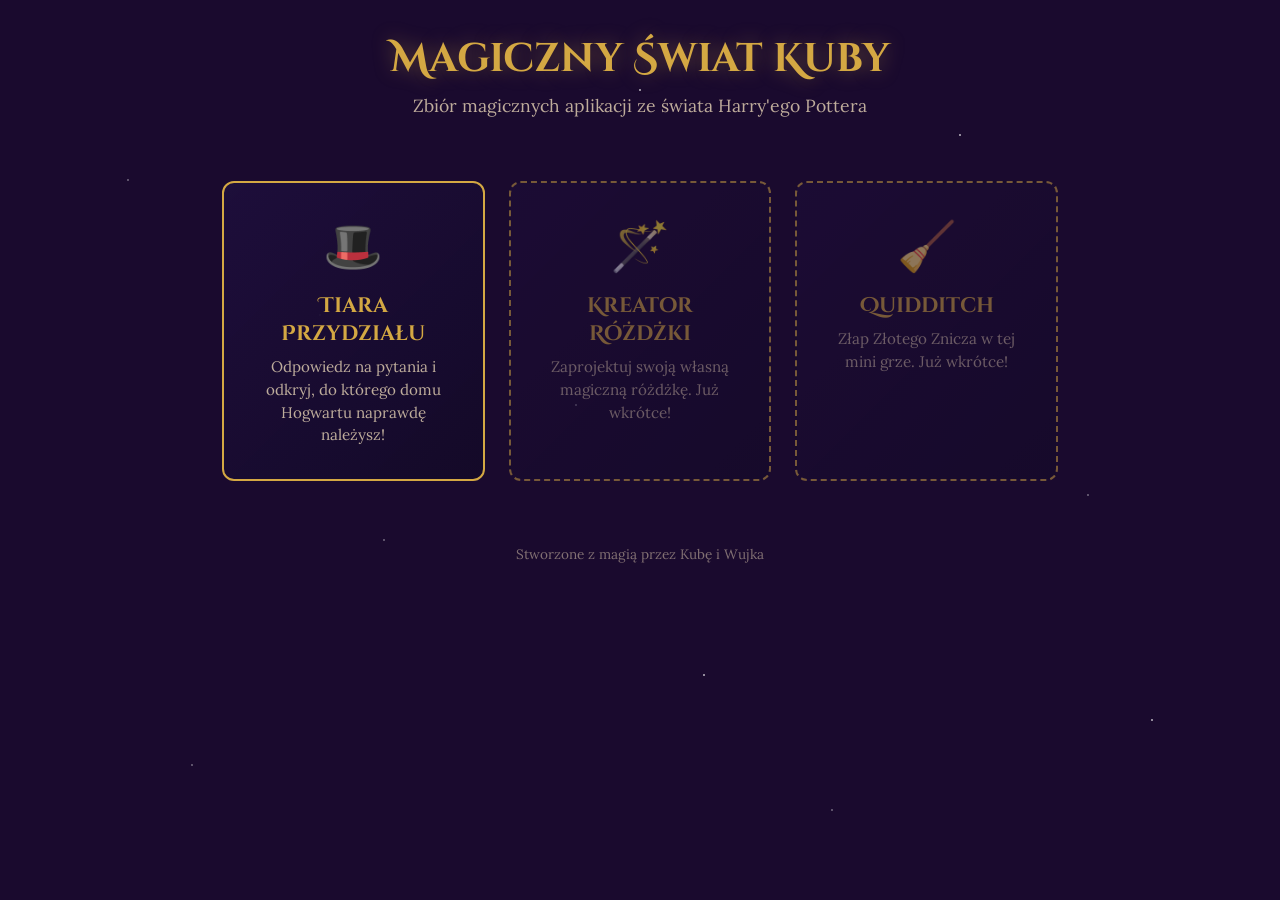
==== index.html @ 1a3899aa "Add landing page and Sorting Hat quiz in Polish Set up multi-app Harry Potter project with shared ma" ====
<!DOCTYPE html>
<html lang="pl">
<head>
  <meta charset="UTF-8">
  <meta name="viewport" content="width=device-width, initial-scale=1.0">
  <title>Magiczny Świat Kuby</title>
  <link rel="stylesheet" href="style.css">
</head>
<body>
  <div class="container">
    <h1>Magiczny Świat Kuby</h1>
    <p class="subtitle">Zbiór magicznych aplikacji ze świata Harry'ego Pottera</p>

    <div class="app-grid">
      <a href="sorting-hat/" class="app-card">
        <div class="icon">🎩</div>
        <h2>Tiara Przydziału</h2>
        <p>Odpowiedz na pytania i odkryj, do którego domu Hogwartu naprawdę należysz!</p>
      </a>

      <div class="app-card coming-soon">
        <div class="icon">🪄</div>
        <h2>Kreator Różdżki</h2>
        <p>Zaprojektuj swoją własną magiczną różdżkę. Już wkrótce!</p>
      </div>

      <div class="app-card coming-soon">
        <div class="icon">🧹</div>
        <h2>Quidditch</h2>
        <p>Złap Złotego Znicza w tej mini grze. Już wkrótce!</p>
      </div>
    </div>

    <footer>
      <p>Stworzone z magią przez Kubę i Wujka</p>
    </footer>
  </div>
</body>
</html>
---- style.css ----
@import url('https://fonts.googleapis.com/css2?family=Cinzel+Decorative:wght@400;700&family=Lora:wght@400;700&display=swap');

:root {
  --gold: #d4a843;
  --dark-bg: #1a0a2e;
  --darker-bg: #0d0519;
  --parchment: #f5e6c8;
  --text-light: #e8d5b7;
}

* {
  margin: 0;
  padding: 0;
  box-sizing: border-box;
}

body {
  font-family: 'Lora', serif;
  background: var(--dark-bg);
  color: var(--text-light);
  min-height: 100vh;
}

/* Stars background */
body::before {
  content: '';
  position: fixed;
  top: 0;
  left: 0;
  width: 100%;
  height: 100%;
  background:
    radial-gradient(1px 1px at 10% 20%, white, transparent),
    radial-gradient(1px 1px at 30% 60%, white, transparent),
    radial-gradient(1.5px 1.5px at 50% 10%, white, transparent),
    radial-gradient(1px 1px at 70% 40%, white, transparent),
    radial-gradient(1.5px 1.5px at 90% 80%, white, transparent),
    radial-gradient(1px 1px at 15% 85%, white, transparent),
    radial-gradient(1px 1px at 45% 45%, white, transparent),
    radial-gradient(1.5px 1.5px at 75% 15%, white, transparent),
    radial-gradient(1px 1px at 85% 55%, white, transparent),
    radial-gradient(1px 1px at 25% 35%, white, transparent),
    radial-gradient(1.5px 1.5px at 55% 75%, white, transparent),
    radial-gradient(1px 1px at 65% 90%, white, transparent);
  pointer-events: none;
  z-index: 0;
  animation: twinkle 4s ease-in-out infinite alternate;
}

@keyframes twinkle {
  0% { opacity: 0.5; }
  100% { opacity: 1; }
}

.container {
  position: relative;
  z-index: 1;
  max-width: 900px;
  margin: 0 auto;
  padding: 2rem 1rem;
  text-align: center;
}

h1 {
  font-family: 'Cinzel Decorative', cursive;
  font-size: 2.5rem;
  color: var(--gold);
  text-shadow: 0 0 20px rgba(212, 168, 67, 0.4);
  margin-bottom: 0.5rem;
}

.subtitle {
  font-size: 1.1rem;
  color: var(--text-light);
  opacity: 0.8;
  margin-bottom: 3rem;
}

.app-grid {
  display: grid;
  grid-template-columns: repeat(auto-fit, minmax(250px, 1fr));
  gap: 1.5rem;
  padding: 1rem;
}

.app-card {
  background: linear-gradient(135deg, rgba(30, 15, 60, 0.9), rgba(20, 10, 40, 0.95));
  border: 2px solid var(--gold);
  border-radius: 12px;
  padding: 2rem 1.5rem;
  text-decoration: none;
  color: var(--text-light);
  transition: transform 0.3s, box-shadow 0.3s;
  display: block;
}

.app-card:hover {
  transform: translateY(-5px);
  box-shadow: 0 8px 30px rgba(212, 168, 67, 0.3);
}

.app-card .icon {
  font-size: 3rem;
  margin-bottom: 1rem;
}

.app-card h2 {
  font-family: 'Cinzel Decorative', cursive;
  color: var(--gold);
  font-size: 1.3rem;
  margin-bottom: 0.5rem;
}

.app-card p {
  font-size: 0.95rem;
  opacity: 0.8;
  line-height: 1.5;
}

.app-card.coming-soon {
  opacity: 0.5;
  border-style: dashed;
  cursor: default;
}

.app-card.coming-soon:hover {
  transform: none;
  box-shadow: none;
}

footer {
  margin-top: 3rem;
  opacity: 0.5;
  font-size: 0.85rem;
}
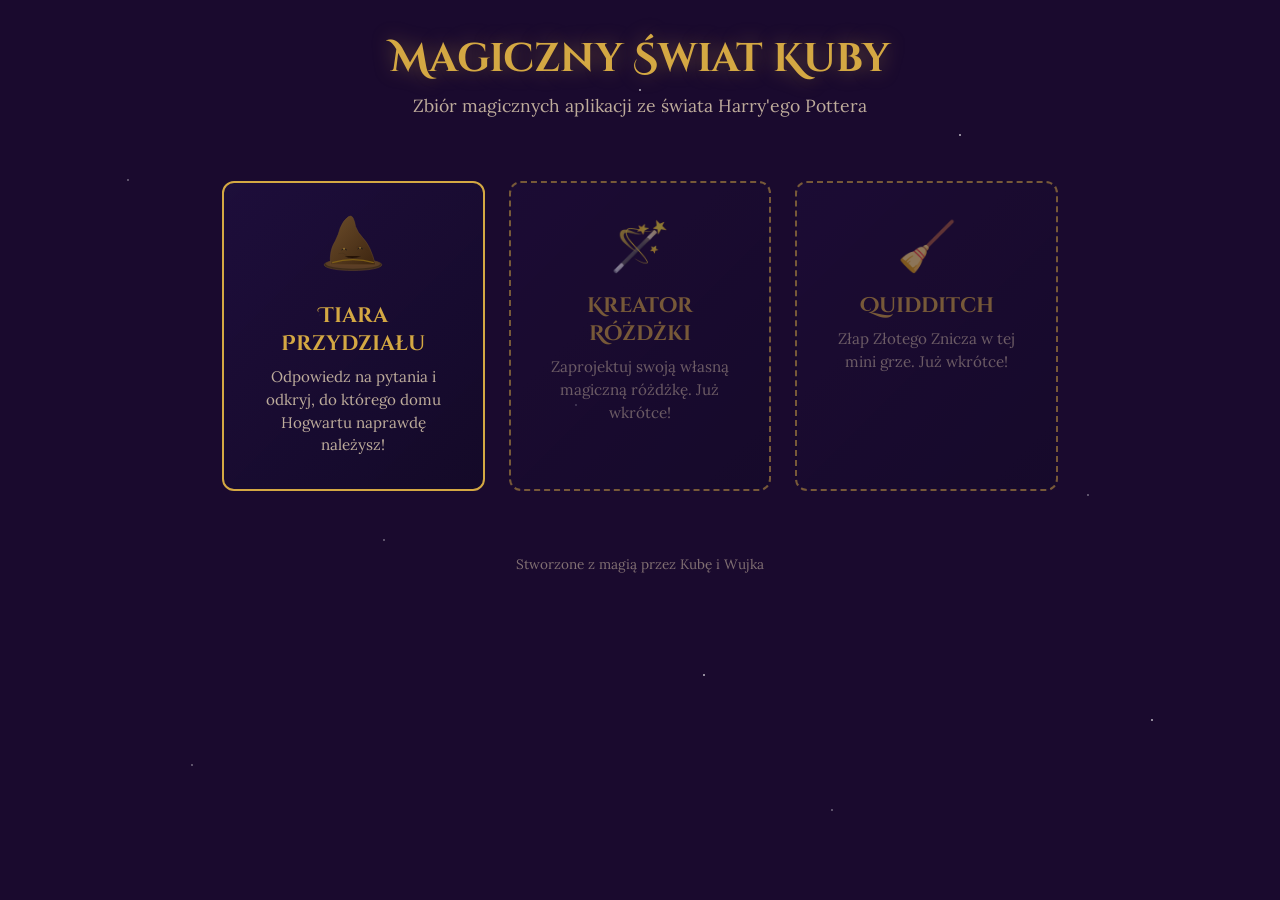
==== commit c4d3ab23: "Fix hat icon on landing page and mobile quiz layout - Replace emoji hat with SVG illustration on the" ====
--- a/index.html
+++ b/index.html
@@ -13,7 +13,27 @@
 
     <div class="app-grid">
       <a href="sorting-hat/" class="app-card">
-        <div class="icon">🎩</div>
+        <div class="icon">
+          <svg viewBox="0 0 200 180" xmlns="http://www.w3.org/2000/svg" width="64" height="58">
+            <ellipse cx="100" cy="155" rx="90" ry="18" fill="#3d2b1a" stroke="#6b4c2a" stroke-width="1.5"/>
+            <ellipse cx="100" cy="152" rx="85" ry="15" fill="#5a3d25"/>
+            <path d="M30 155 Q25 110 45 80 Q55 60 60 40 Q70 15 85 5 Q95 -2 100 8 Q105 18 108 35 Q115 55 130 70 Q155 95 170 155 Z"
+                  fill="url(#hg)" stroke="#6b4c2a" stroke-width="1.5"/>
+            <path d="M55 120 Q70 115 80 125" fill="none" stroke="#3d2b1a" stroke-width="1.5" opacity="0.6"/>
+            <path d="M110 100 Q130 95 145 110" fill="none" stroke="#3d2b1a" stroke-width="1.5" opacity="0.6"/>
+            <path d="M35 148 Q100 130 165 148" fill="none" stroke="#8b6914" stroke-width="4" opacity="0.8"/>
+            <path d="M65 108 Q72 100 80 108" fill="none" stroke="#1a1a1a" stroke-width="2.5" stroke-linecap="round"/>
+            <path d="M115 105 Q122 97 130 105" fill="none" stroke="#1a1a1a" stroke-width="2.5" stroke-linecap="round"/>
+            <circle cx="72" cy="105" r="3" fill="#d4a843" opacity="0.6"/>
+            <circle cx="122" cy="102" r="3" fill="#d4a843" opacity="0.6"/>
+            <path d="M75 128 Q95 140 125 128" fill="#1a0a00" stroke="#3d2b1a" stroke-width="1.5"/>
+            <defs>
+              <linearGradient id="hg" x1="0" y1="0" x2="1" y2="1">
+                <stop offset="0%" stop-color="#6b4c2a"/><stop offset="100%" stop-color="#3d2510"/>
+              </linearGradient>
+            </defs>
+          </svg>
+        </div>
         <h2>Tiara Przydziału</h2>
         <p>Odpowiedz na pytania i odkryj, do którego domu Hogwartu naprawdę należysz!</p>
       </a>
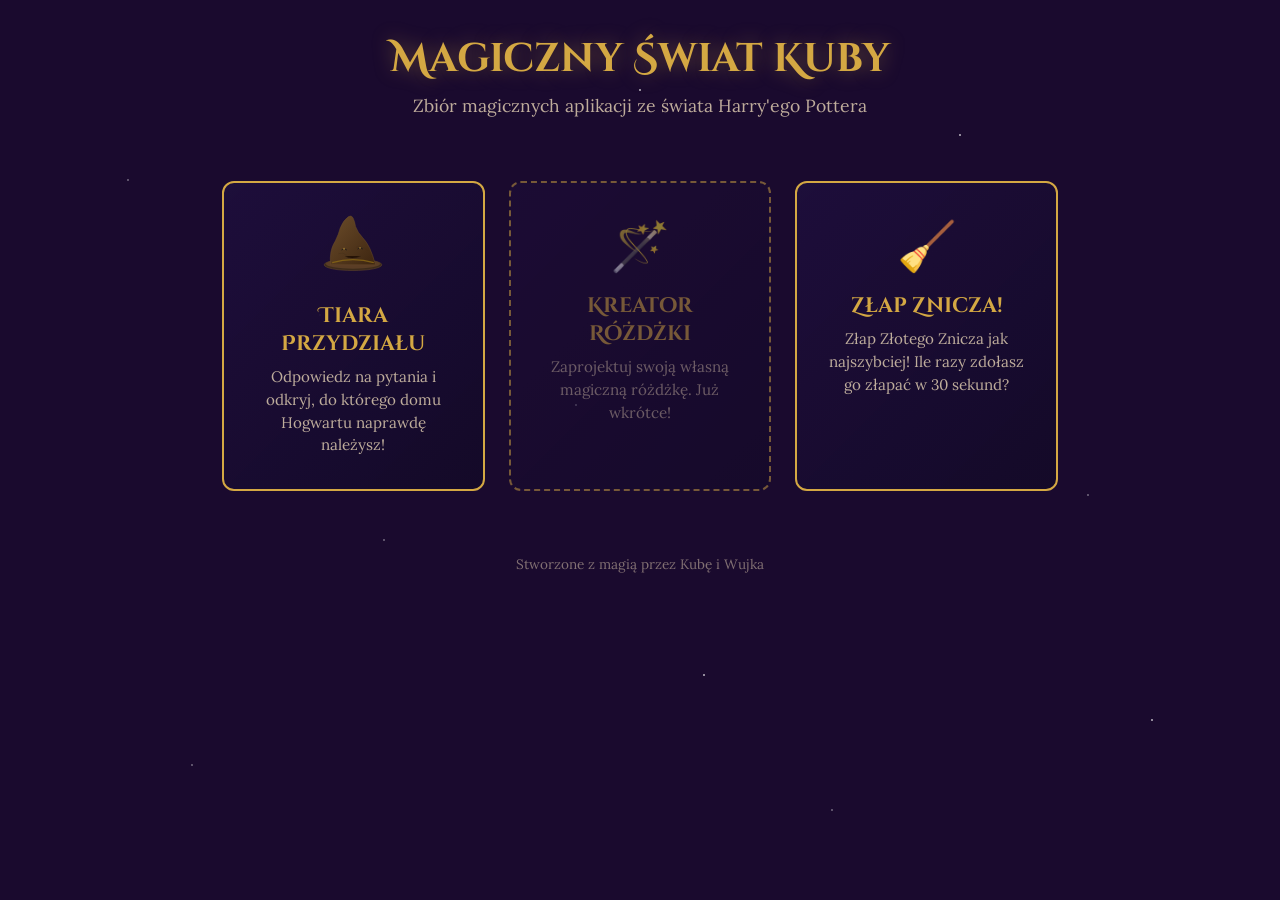
==== commit 8b4faffb: "Add Golden Snitch catching mini game 30-second game where you click/tap to catch the Golden Snitch. " ====
--- a/index.html
+++ b/index.html
@@ -44,11 +44,11 @@
         <p>Zaprojektuj swoją własną magiczną różdżkę. Już wkrótce!</p>
       </div>
 
-      <div class="app-card coming-soon">
+      <a href="quidditch/" class="app-card">
         <div class="icon">🧹</div>
-        <h2>Quidditch</h2>
-        <p>Złap Złotego Znicza w tej mini grze. Już wkrótce!</p>
-      </div>
+        <h2>Złap Znicza!</h2>
+        <p>Złap Złotego Znicza jak najszybciej! Ile razy zdołasz go złapać w 30 sekund?</p>
+      </a>
     </div>
 
     <footer>
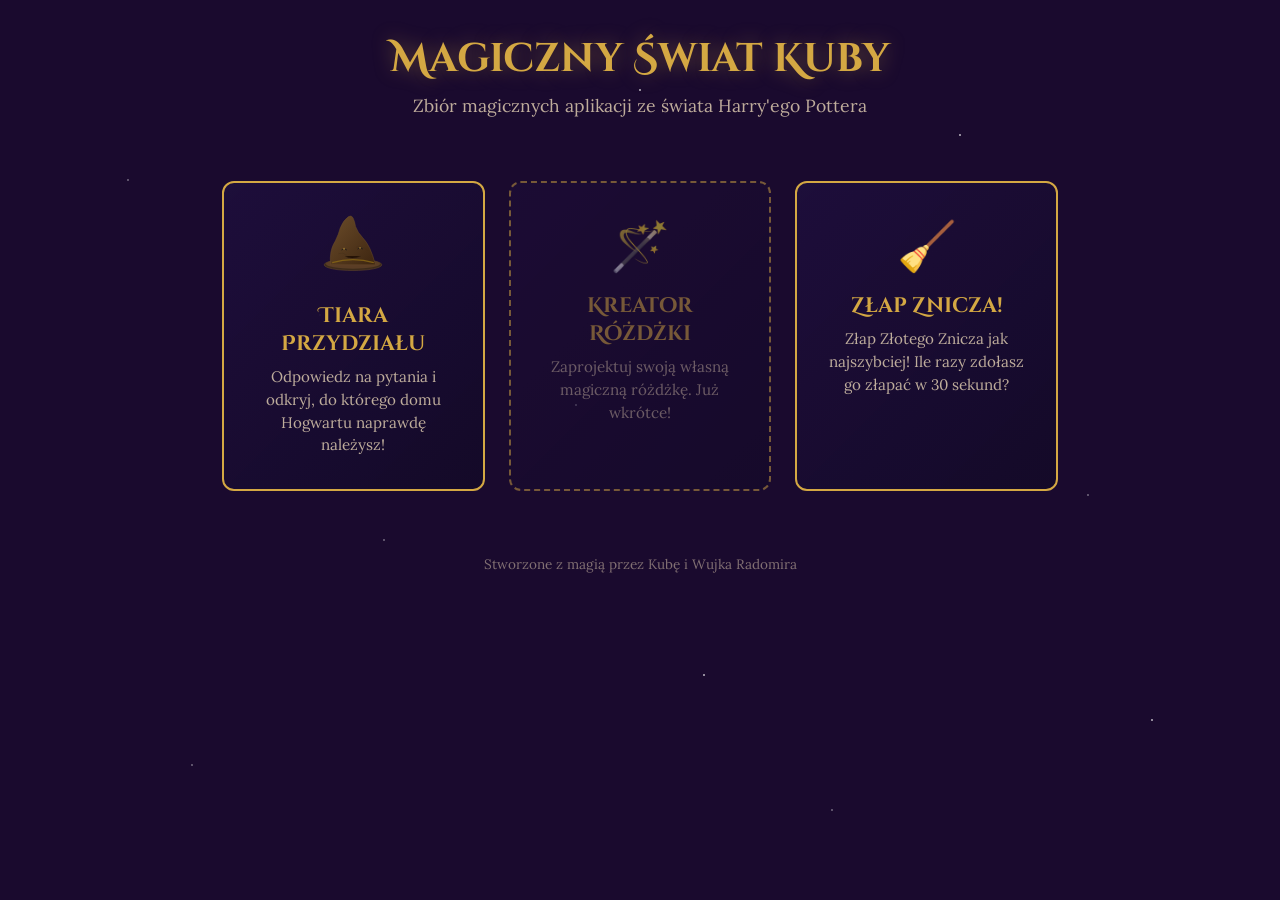
==== commit 1304b2eb: "Add Radomir's name to footer Co-Authored-By: Claude Opus 4.6 (1M context) <noreply@anthropic.com>" ====
--- a/index.html
+++ b/index.html
@@ -4,6 +4,9 @@
   <meta charset="UTF-8">
   <meta name="viewport" content="width=device-width, initial-scale=1.0">
   <title>Magiczny Świat Kuby</title>
+  <meta http-equiv="Cache-Control" content="no-cache, no-store, must-revalidate">
+  <meta http-equiv="Pragma" content="no-cache">
+  <meta http-equiv="Expires" content="0">
   <link rel="stylesheet" href="style.css">
 </head>
 <body>
@@ -52,7 +55,7 @@
     </div>
 
     <footer>
-      <p>Stworzone z magią przez Kubę i Wujka</p>
+      <p>Stworzone z magią przez Kubę i Wujka Radomira</p>
     </footer>
   </div>
 </body>
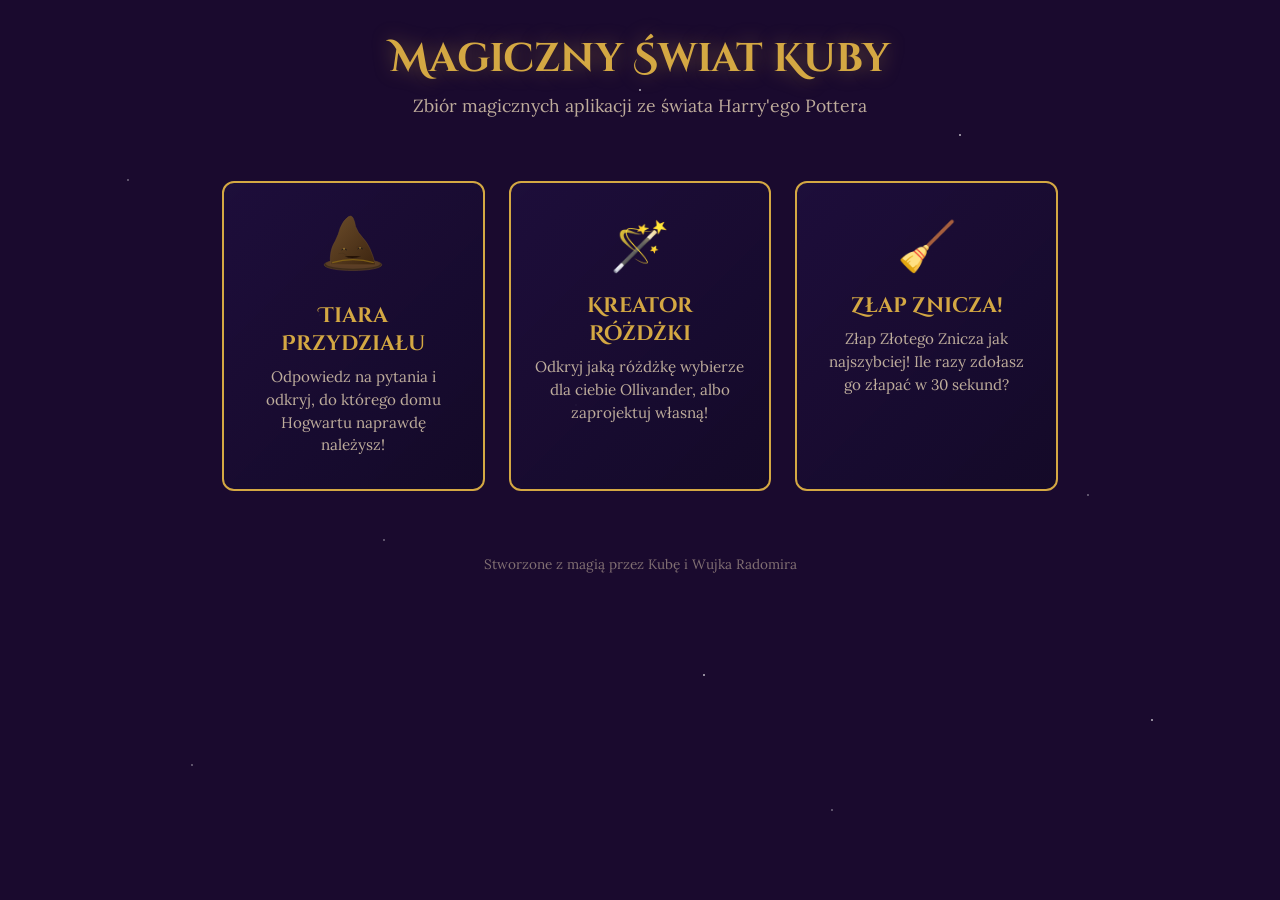
==== commit 8120115a: "Add Wand Creator with quiz and custom builder modes Quiz mode: Ollivander asks 6 personality questio" ====
--- a/index.html
+++ b/index.html
@@ -41,11 +41,11 @@
         <p>Odpowiedz na pytania i odkryj, do którego domu Hogwartu naprawdę należysz!</p>
       </a>
 
-      <div class="app-card coming-soon">
+      <a href="wand-creator/" class="app-card">
         <div class="icon">🪄</div>
         <h2>Kreator Różdżki</h2>
-        <p>Zaprojektuj swoją własną magiczną różdżkę. Już wkrótce!</p>
-      </div>
+        <p>Odkryj jaką różdżkę wybierze dla ciebie Ollivander, albo zaprojektuj własną!</p>
+      </a>
 
       <a href="quidditch/" class="app-card">
         <div class="icon">🧹</div>
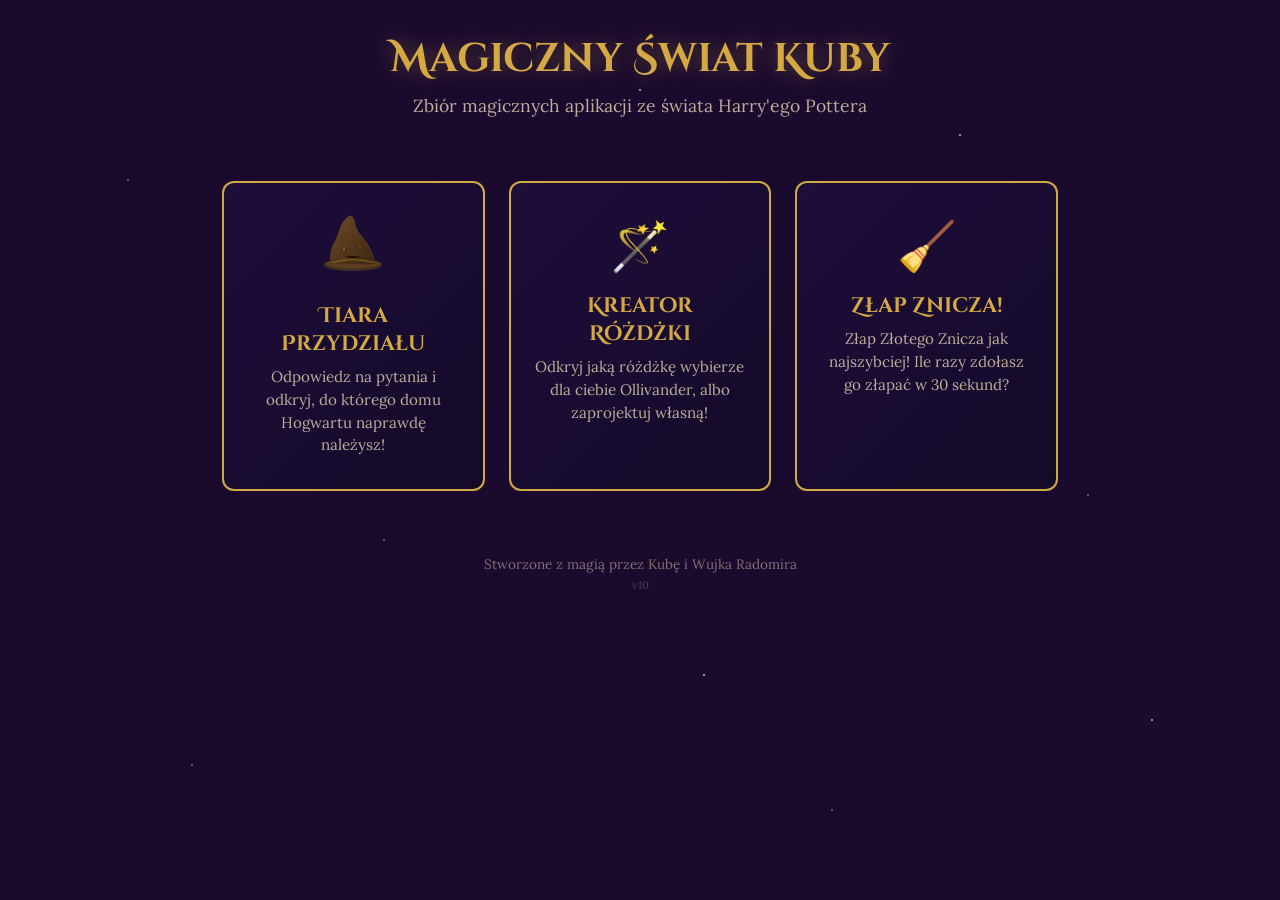
==== commit 5ce35279: "Add version display to all pages Single version.js sets the version string on all pages. Shows in fo" ====
--- a/index.html
+++ b/index.html
@@ -56,7 +56,9 @@
 
     <footer>
       <p>Stworzone z magią przez Kubę i Wujka Radomira</p>
+      <p class="version" id="app-version"></p>
     </footer>
   </div>
+  <script src="version.js"></script>
 </body>
 </html>
--- a/style.css
+++ b/style.css
@@ -133,3 +133,17 @@
   opacity: 0.5;
   font-size: 0.85rem;
 }
+
+.version {
+  font-size: 0.7rem;
+  opacity: 0.5;
+  margin-top: 0.3rem;
+}
+
+.app-footer {
+  text-align: center;
+  margin-top: 2rem;
+  padding-bottom: 1rem;
+  font-size: 0.7rem;
+  opacity: 0.3;
+}
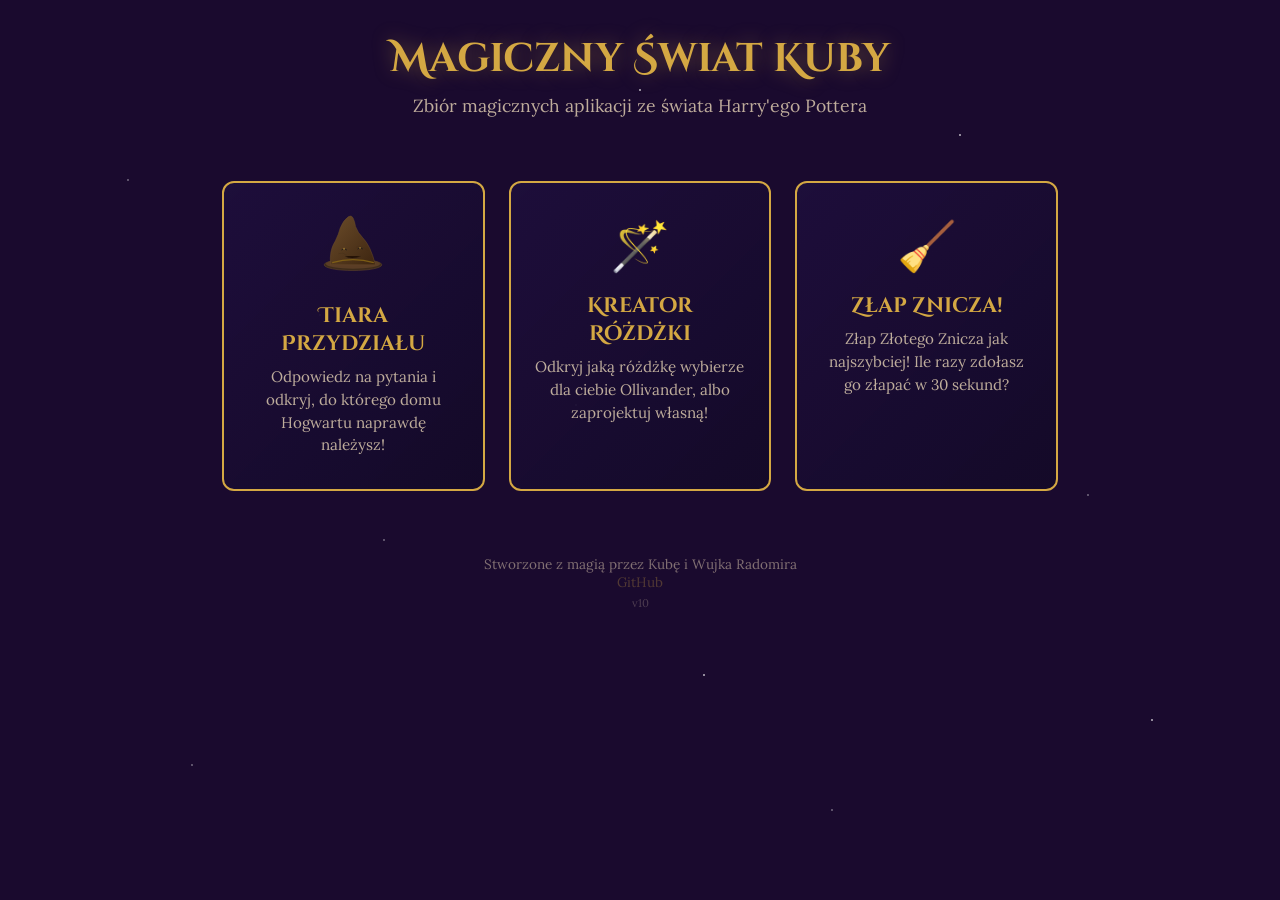
==== commit de8482d4: "Update README with live site link, add GitHub link to footer README now has links to the live site a" ====
--- a/index.html
+++ b/index.html
@@ -56,6 +56,7 @@
 
     <footer>
       <p>Stworzone z magią przez Kubę i Wujka Radomira</p>
+      <p><a href="https://github.com/Kotwic4/KubaHPProjects" class="github-link">GitHub</a></p>
       <p class="version" id="app-version"></p>
     </footer>
   </div>
--- a/style.css
+++ b/style.css
@@ -134,6 +134,17 @@
   font-size: 0.85rem;
 }
 
+.github-link {
+  color: var(--gold);
+  text-decoration: none;
+  opacity: 0.6;
+  transition: opacity 0.3s;
+}
+
+.github-link:hover {
+  opacity: 1;
+}
+
 .version {
   font-size: 0.7rem;
   opacity: 0.5;
